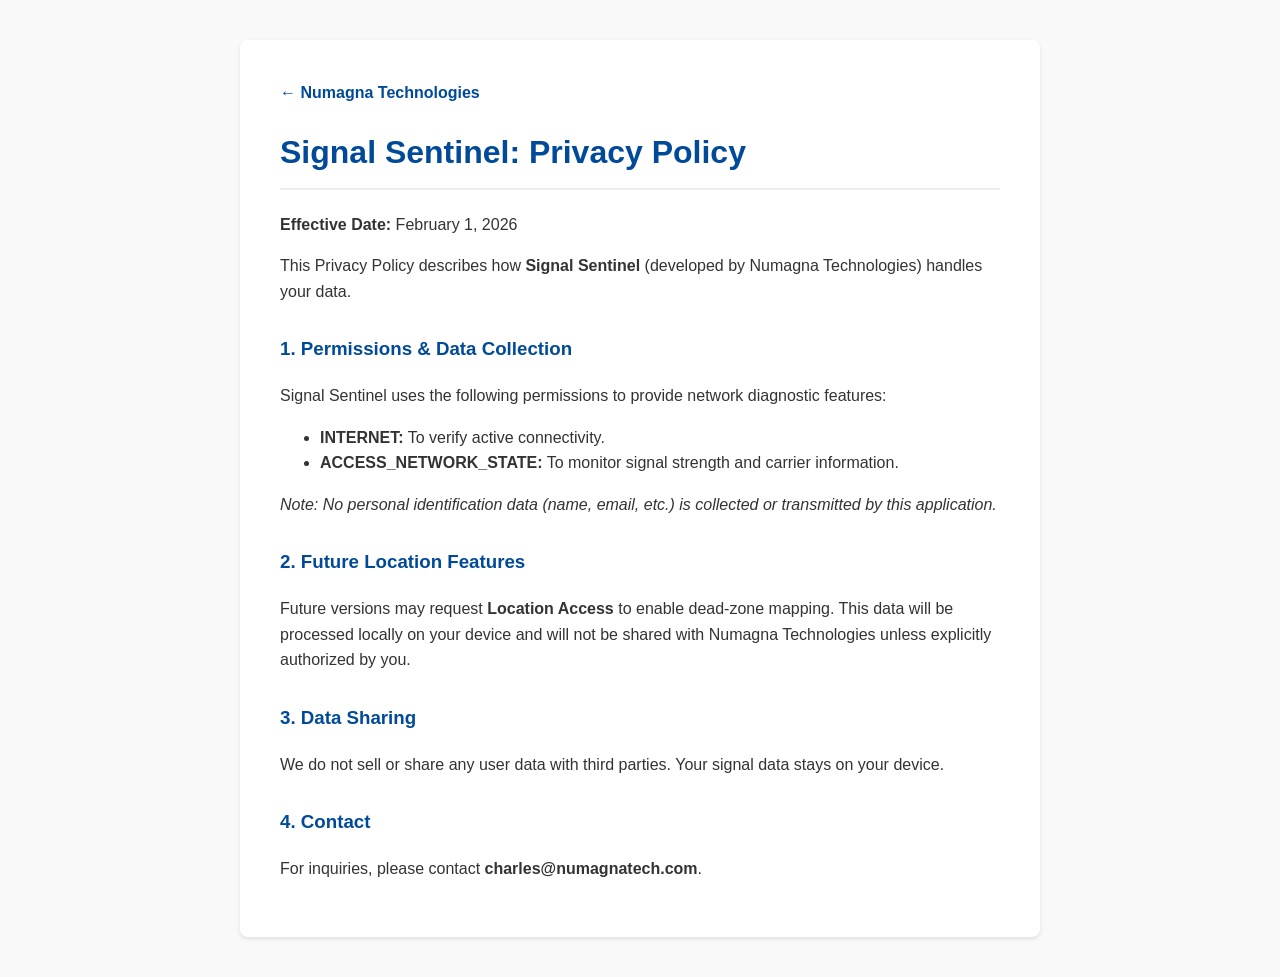
==== signalsentinel/privacy.html @ e0aeeb78 "created folder for signal sentinel and added it's privacy policy w/ link on homepage in footer" ====
<!DOCTYPE html>
<html lang="en">
<head>
    <meta charset="UTF-8">
    <meta name="viewport" content="width=device-width, initial-scale=1.0">
    <title>Privacy Policy | Signal Sentinel</title>
    <style>
        body { font-family: -apple-system, BlinkMacSystemFont, "Segoe UI", Roboto, sans-serif; line-height: 1.6; color: #333; max-width: 800px; margin: 40px auto; padding: 0 20px; background-color: #f9f9f9; }
        .container { background: white; padding: 40px; border-radius: 8px; box-shadow: 0 2px 4px rgba(0,0,0,0.1); }
        h1 { color: #004a99; border-bottom: 2px solid #eee; padding-bottom: 10px; }
        h3 { color: #004a99; margin-top: 30px; }
        .back-link { text-decoration: none; color: #004a99; font-weight: bold; }
    </style>
</head>
<body>
    <div class="container">
        <a href="https://numagnatech.com" class="back-link">← Numagna Technologies</a>
        <h1>Signal Sentinel: Privacy Policy</h1>
        <p><strong>Effective Date:</strong> February 1, 2026</p>
        
        <p>This Privacy Policy describes how <strong>Signal Sentinel</strong> (developed by Numagna Technologies) handles your data.</p>

        <h3>1. Permissions & Data Collection</h3>
        <p>Signal Sentinel uses the following permissions to provide network diagnostic features:</p>
        <ul>
            <li><strong>INTERNET:</strong> To verify active connectivity.</li>
            <li><strong>ACCESS_NETWORK_STATE:</strong> To monitor signal strength and carrier information.</li>
        </ul>
        <p><em>Note: No personal identification data (name, email, etc.) is collected or transmitted by this application.</em></p>

        <h3>2. Future Location Features</h3>
        <p>Future versions may request <strong>Location Access</strong> to enable dead-zone mapping. This data will be processed locally on your device and will not be shared with Numagna Technologies unless explicitly authorized by you.</p>

        <h3>3. Data Sharing</h3>
        <p>We do not sell or share any user data with third parties. Your signal data stays on your device.</p>

        <h3>4. Contact</h3>
        <p>For inquiries, please contact <strong>charles@numagnatech.com</strong>.</p>
    </div>
</body>
</html>
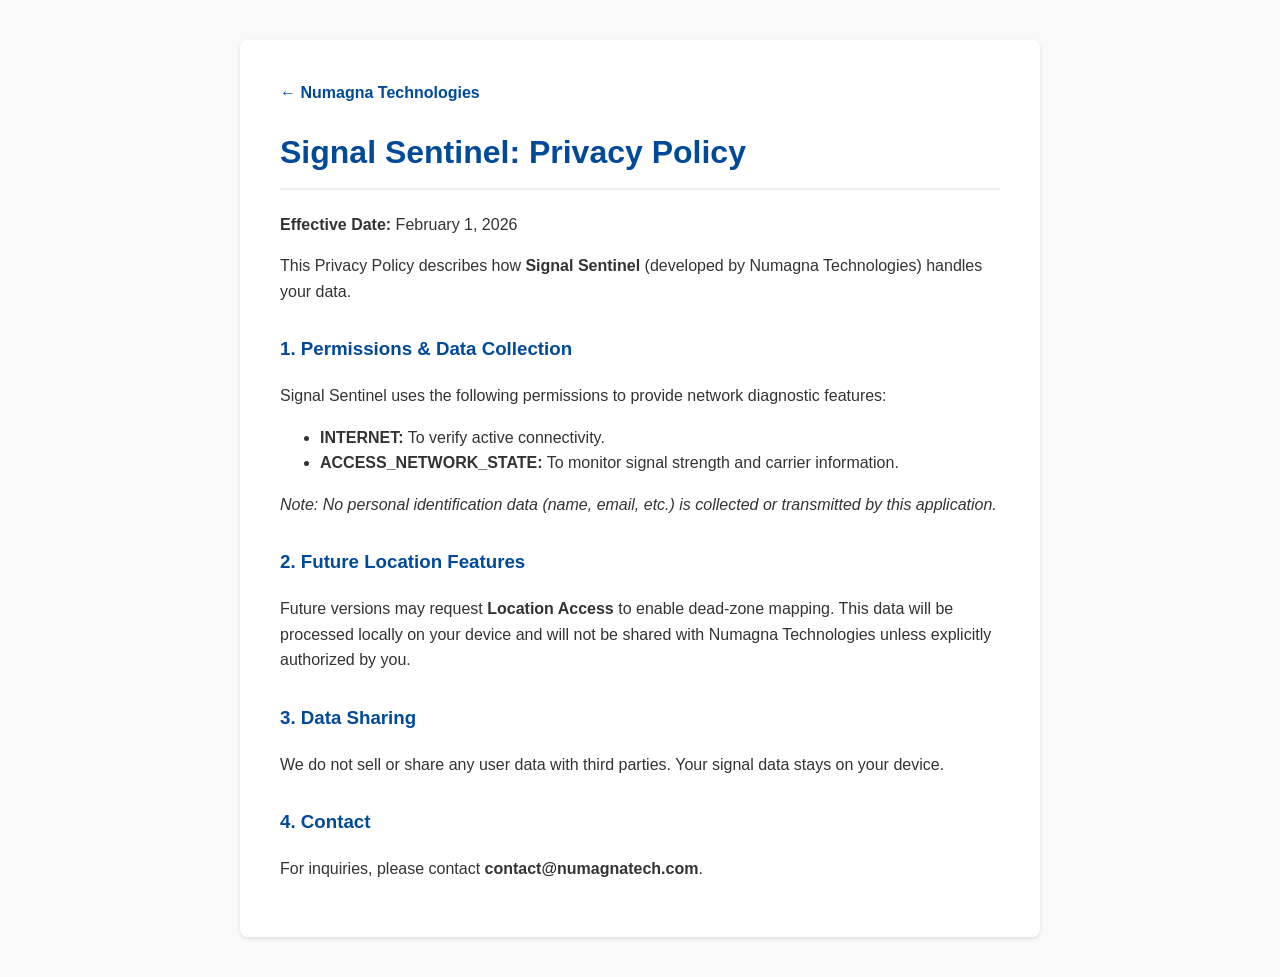
==== commit 610d0430: "remove personal email from privacy policy for signal sentinel" ====
--- a/signalsentinel/privacy.html
+++ b/signalsentinel/privacy.html
@@ -35,7 +35,7 @@
         <p>We do not sell or share any user data with third parties. Your signal data stays on your device.</p>
 
         <h3>4. Contact</h3>
-        <p>For inquiries, please contact <strong>charles@numagnatech.com</strong>.</p>
+        <p>For inquiries, please contact <strong>contact@numagnatech.com</strong>.</p>
     </div>
 </body>
 </html>
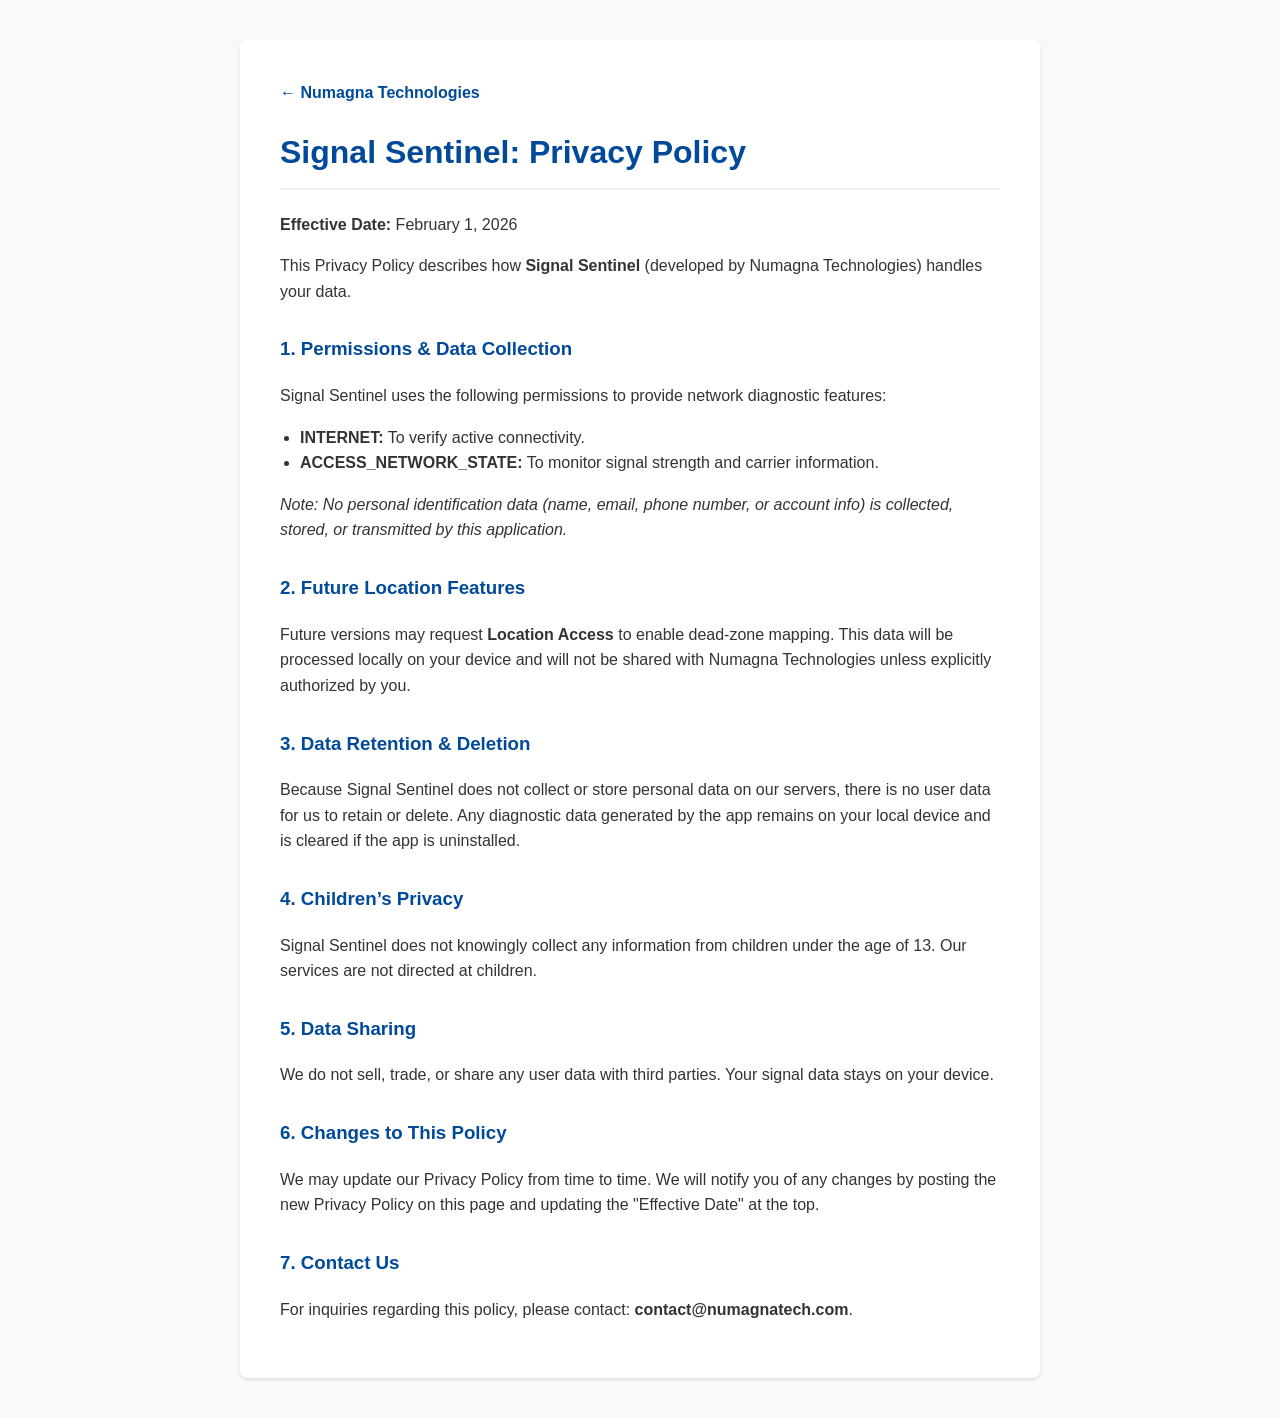
==== commit 79e9ccea: "Removed privacy.html from sitemap.xml and associated "disallow line" in robots.txt to avoid confilct" ====
--- a/signalsentinel/privacy.html
+++ b/signalsentinel/privacy.html
@@ -3,6 +3,7 @@
 <head>
     <meta charset="UTF-8">
     <meta name="viewport" content="width=device-width, initial-scale=1.0">
+    <meta name="robots" content="noindex">    
     <title>Privacy Policy | Signal Sentinel</title>
     <style>
         body { font-family: -apple-system, BlinkMacSystemFont, "Segoe UI", Roboto, sans-serif; line-height: 1.6; color: #333; max-width: 800px; margin: 40px auto; padding: 0 20px; background-color: #f9f9f9; }
@@ -10,6 +11,7 @@
         h1 { color: #004a99; border-bottom: 2px solid #eee; padding-bottom: 10px; }
         h3 { color: #004a99; margin-top: 30px; }
         .back-link { text-decoration: none; color: #004a99; font-weight: bold; }
+        ul { padding-left: 20px; }
     </style>
 </head>
 <body>
@@ -26,16 +28,25 @@
             <li><strong>INTERNET:</strong> To verify active connectivity.</li>
             <li><strong>ACCESS_NETWORK_STATE:</strong> To monitor signal strength and carrier information.</li>
         </ul>
-        <p><em>Note: No personal identification data (name, email, etc.) is collected or transmitted by this application.</em></p>
+        <p><em>Note: No personal identification data (name, email, phone number, or account info) is collected, stored, or transmitted by this application.</em></p>
 
         <h3>2. Future Location Features</h3>
         <p>Future versions may request <strong>Location Access</strong> to enable dead-zone mapping. This data will be processed locally on your device and will not be shared with Numagna Technologies unless explicitly authorized by you.</p>
 
-        <h3>3. Data Sharing</h3>
-        <p>We do not sell or share any user data with third parties. Your signal data stays on your device.</p>
+        <h3>3. Data Retention & Deletion</h3>
+        <p>Because Signal Sentinel does not collect or store personal data on our servers, there is no user data for us to retain or delete. Any diagnostic data generated by the app remains on your local device and is cleared if the app is uninstalled.</p>
 
-        <h3>4. Contact</h3>
-        <p>For inquiries, please contact <strong>contact@numagnatech.com</strong>.</p>
+        <h3>4. Children’s Privacy</h3>
+        <p>Signal Sentinel does not knowingly collect any information from children under the age of 13. Our services are not directed at children.</p>
+
+        <h3>5. Data Sharing</h3>
+        <p>We do not sell, trade, or share any user data with third parties. Your signal data stays on your device.</p>
+
+        <h3>6. Changes to This Policy</h3>
+        <p>We may update our Privacy Policy from time to time. We will notify you of any changes by posting the new Privacy Policy on this page and updating the "Effective Date" at the top.</p>
+
+        <h3>7. Contact Us</h3>
+        <p>For inquiries regarding this policy, please contact: <strong>contact@numagnatech.com</strong>.</p>
     </div>
 </body>
 </html>
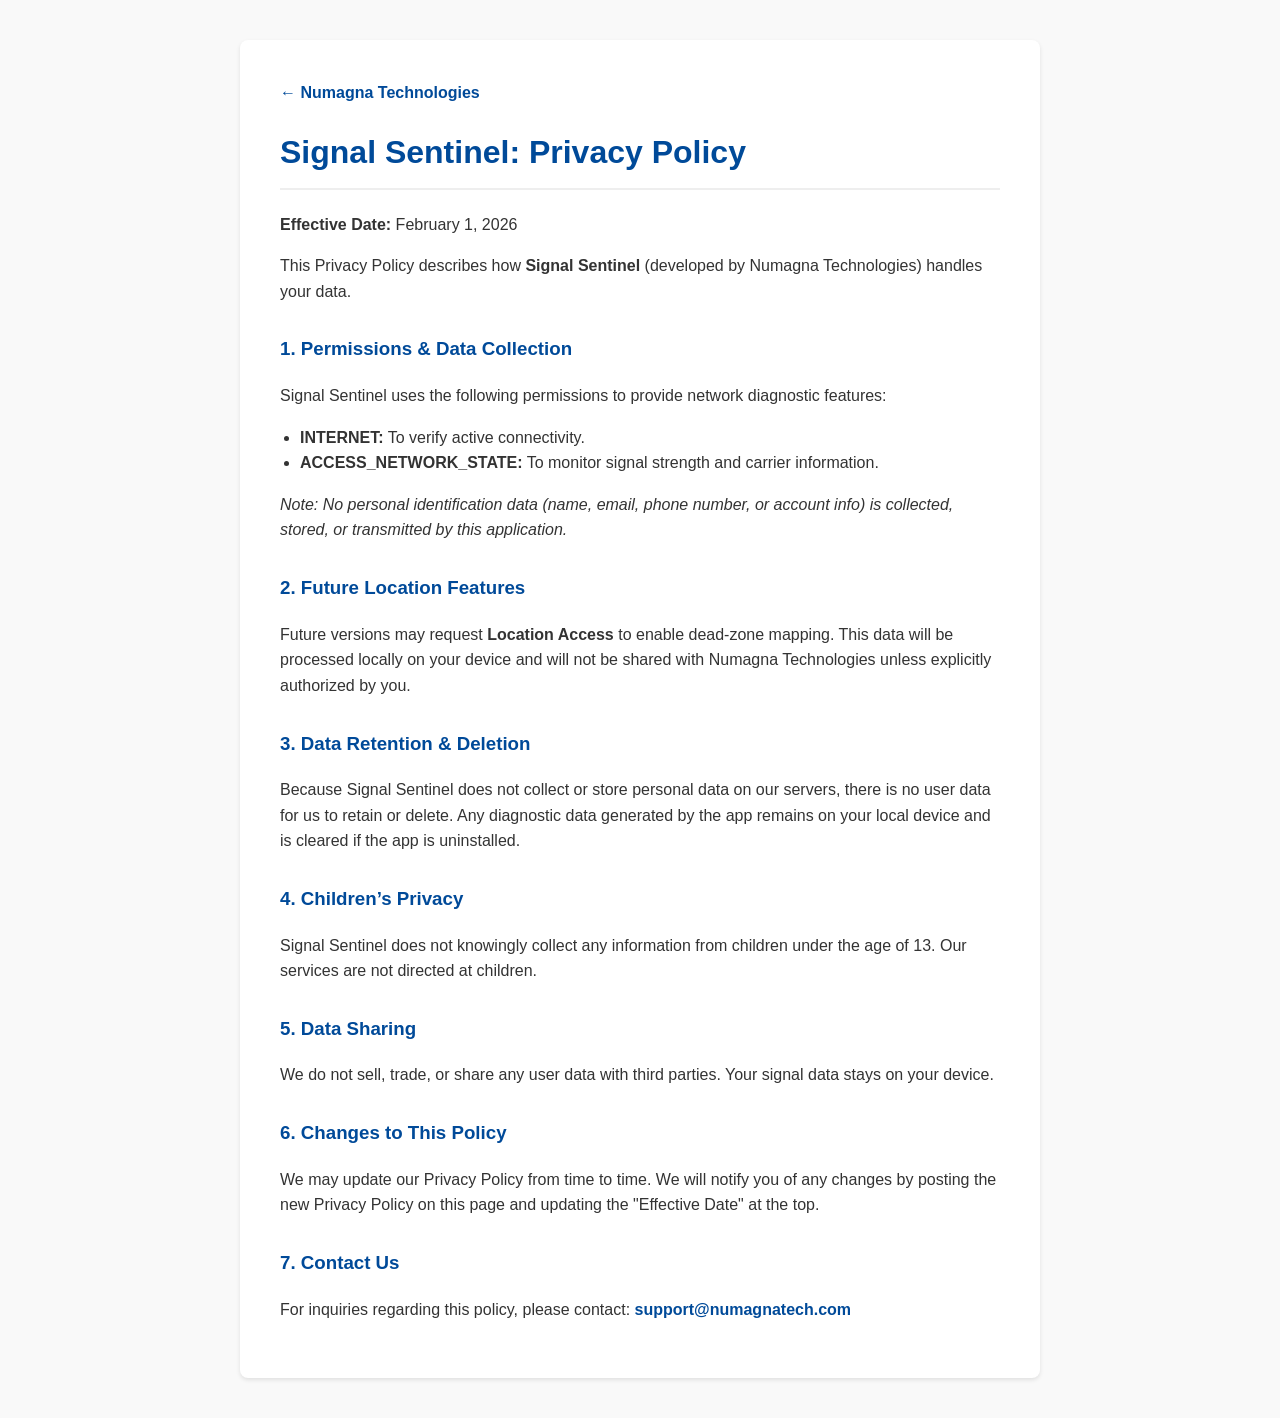
==== commit 7ac16473: "modified email section of privacy.html from contact to mailto:support@numagnatech.com with CSS styli" ====
--- a/signalsentinel/privacy.html
+++ b/signalsentinel/privacy.html
@@ -11,6 +11,9 @@
         h1 { color: #004a99; border-bottom: 2px solid #eee; padding-bottom: 10px; }
         h3 { color: #004a99; margin-top: 30px; }
         .back-link { text-decoration: none; color: #004a99; font-weight: bold; }
+        .back-link:hover { text-decoration: underline; }
+        .contact-link { color: #004a99; font-weight: bold; text-decoration: none; }
+        .contact-link:hover { text-decoration: underline; }
         ul { padding-left: 20px; }
     </style>
 </head>
@@ -46,7 +49,8 @@
         <p>We may update our Privacy Policy from time to time. We will notify you of any changes by posting the new Privacy Policy on this page and updating the "Effective Date" at the top.</p>
 
         <h3>7. Contact Us</h3>
-        <p>For inquiries regarding this policy, please contact: <strong>contact@numagnatech.com</strong>.</p>
+        <p>For inquiries regarding this policy, please contact: 
+        <a href="mailto:support@numagnatech.com" class="contact-link">support@numagnatech.com</a></p>
     </div>
 </body>
 </html>
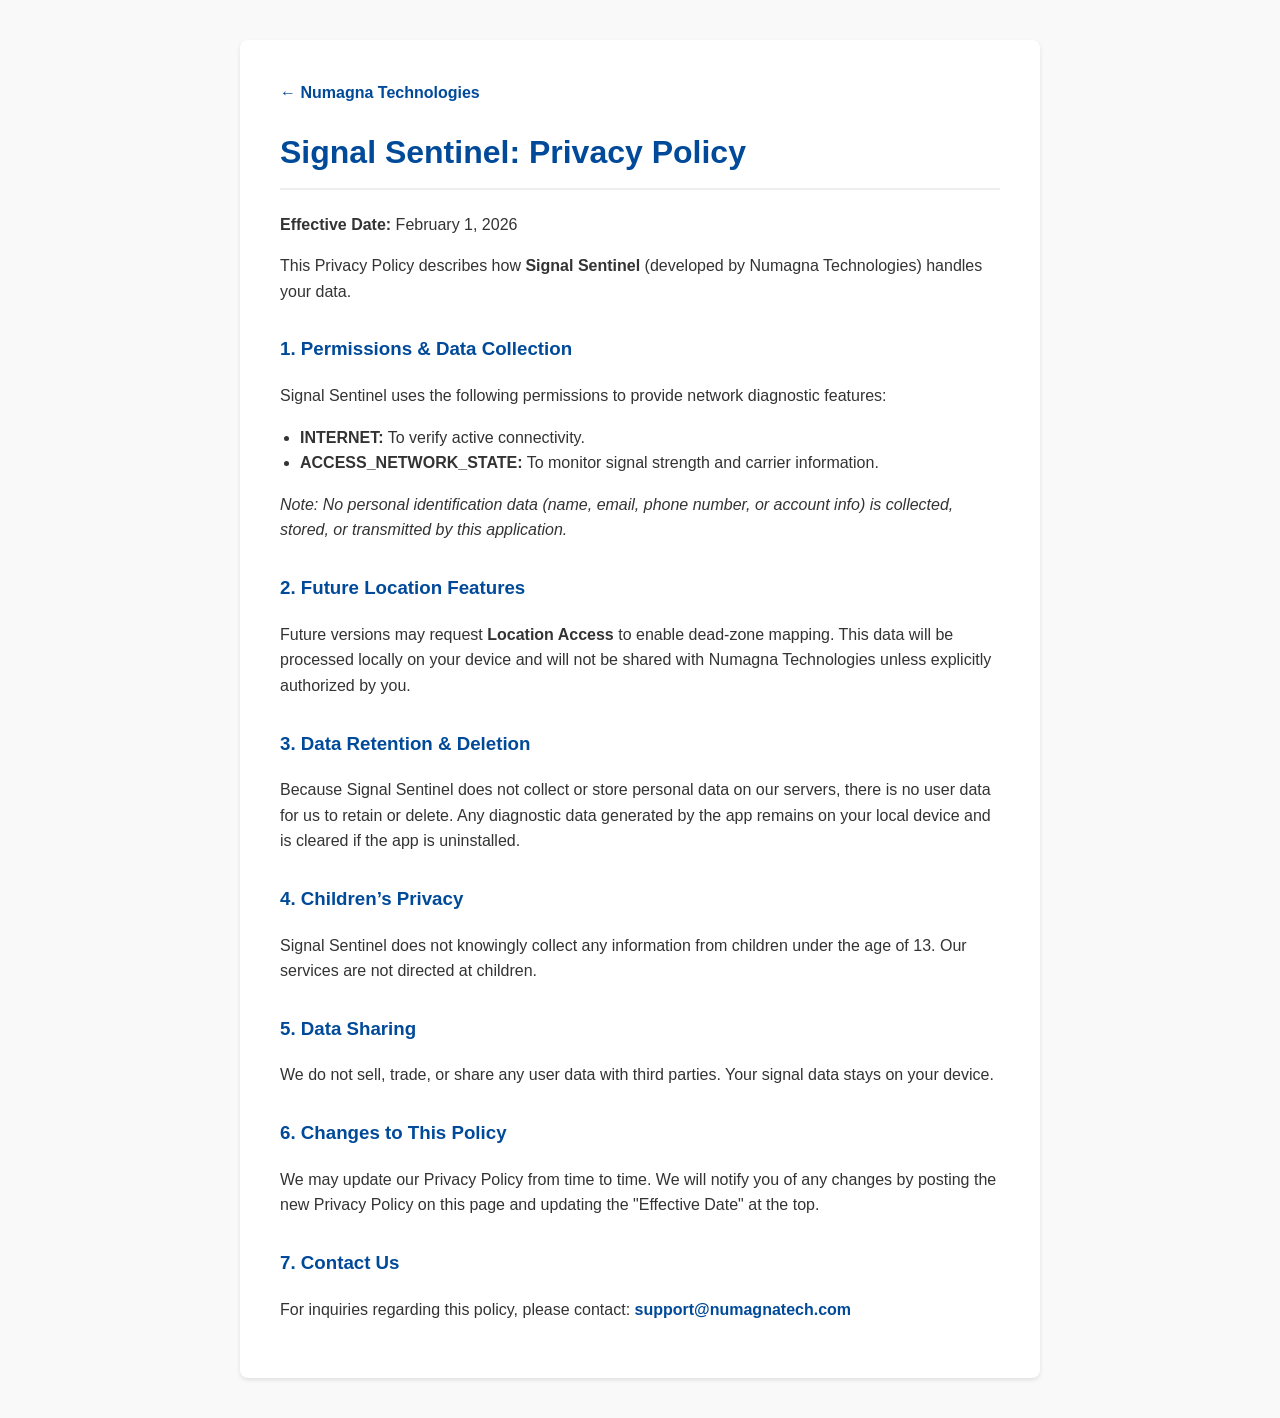
==== commit fee357f5: "added Render Improvements in both index.html and privacy.html, added will-change: transform; and -we" ====
--- a/signalsentinel/privacy.html
+++ b/signalsentinel/privacy.html
@@ -6,7 +6,10 @@
     <meta name="robots" content="noindex">    
     <title>Privacy Policy | Signal Sentinel</title>
     <style>
-        body { font-family: -apple-system, BlinkMacSystemFont, "Segoe UI", Roboto, sans-serif; line-height: 1.6; color: #333; max-width: 800px; margin: 40px auto; padding: 0 20px; background-color: #f9f9f9; }
+        body { font-family: -apple-system, BlinkMacSystemFont, "Segoe UI", Roboto, sans-serif; line-height: 1.6; color: #333; max-width: 800px; margin: 40px auto; padding: 0 20px; background-color: #f9f9f9; 
+                will-change: transform;
+                -webkit-font-smoothing: antialiased;
+        }
         .container { background: white; padding: 40px; border-radius: 8px; box-shadow: 0 2px 4px rgba(0,0,0,0.1); }
         h1 { color: #004a99; border-bottom: 2px solid #eee; padding-bottom: 10px; }
         h3 { color: #004a99; margin-top: 30px; }
